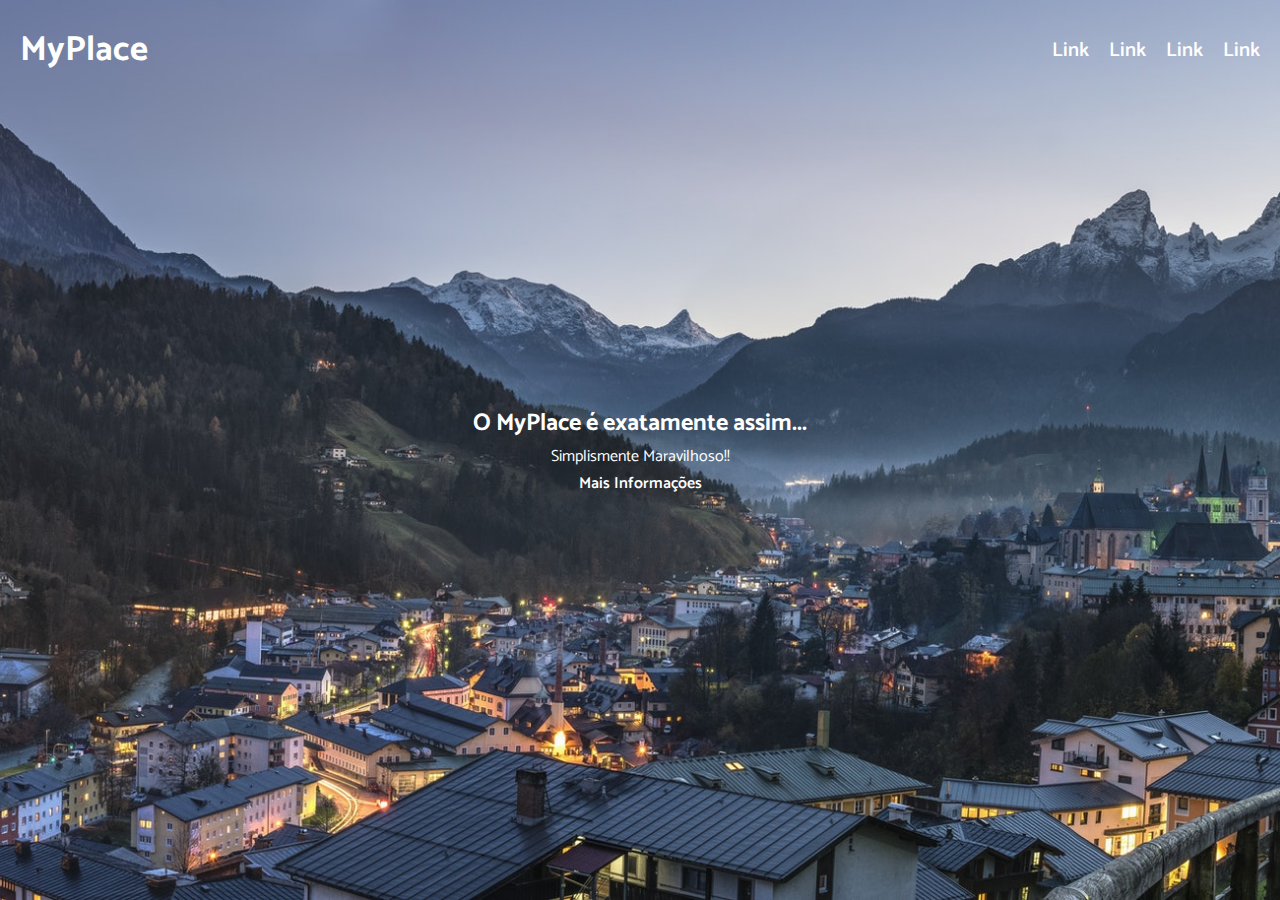
==== Aula02/index.html @ f1ed84a8 "Aula 02 Front" ====
<!DOCTYPE html>
<html lang="pt-BR">
<head>
    <!-- Chamada do Google Fonts -->
    <link rel="preconnect" href="https://fonts.googleapis.com">
    <link rel="preconnect" href="https://fonts.gstatic.com" crossorigin>
    <link href="https://fonts.googleapis.com/css2?family=Catamaran:wght@300;400&family=Inter:wght@300;500&display=swap" rel="stylesheet">

    <meta charset="UTF-8">
    <meta name="viewport" content="width=device-width, initial-scale=1.0">
    <title>MyPlace</title>

    <!-- Link para acessar a CSS -->
    <link rel="stylesheet" href="./css/styles.css">

</head>
<body>
    
    <!-- Header com o Menu de Navegacao -->
    <header class="header-page">
        <h1 class="header-title">MyPlace</h1>
        <nav class="header-menu">
            <ul>
                <li><a href="">Link</a></li>
                <li><a href="">Link</a></li>
                <li><a href="">Link</a></li>
                <li><a href="">Link</a></li>
            </ul>
        </nav>
    </header>
    <!-- Fim Header do Menu -->

    <!-- Inicio Hero -->
    <div class="hero">
       <h2 class="hero-title">O MyPlace é exatamente assim...</h2>
       <p class="hero-text">Simplismente Maravilhoso!!</p>
       <a class="btn" href="">Mais Informações</a>
    </div>
    <!-- Fim hero -->

</body>
</html>
---- Aula02/css/styles.css ----
/*Formatacoes Genericas */

*{
    margin: 0;
    padding: 0;
    box-sizing: border-box;
}

:root{
    --color-light: #fff;
    --color-dark: #333;
    --color-pink: #dc143c;
    --transition: 0.6s;
}

body{
    font-family: 'Catamaran', sans-serif;
}

ul, ol{
    list-style: none;
}

a{
    text-decoration: none;
    color: var(--color-light);
    font-weight: 600;
    transition: var(--transition);
}

a:hover{
    color: var(--color-pink);
}


/* ********** Formatacao do Header ********** */
.header-page{
    width: 100%;
    height: 100px;
    padding: 0px 20px; /* 0 para cima e baixo, 20 para esquerda e direita */
    display: flex;
    align-items: center;
    position: absolute;
    justify-content: space-between;
    top: 0;
    left: 0;
    color: var(--color-light);
}

.header-title{
    font-size: 35px;
}

.header-menu ul{
    display: flex;
    gap: 20px; /* Aplica Espacamento entre os elementos */
}

.header-menu a{
    font-size: 20px;

}
/* ********** Fim Formatacao do Header ********** */


/* ********** Hero ********** */
.hero{
    width: 100%;
    height: 100vh;
    background-image: url(../images/pexels-felix-mittermeier-957002.jpg);
    background-repeat: no-repeat;
    background-size: cover;
    background-position: center;
    display: flex;
    flex-direction: column;
    align-items: center;
    justify-content: center;
    color: #fff;
}

/* ********** Fim Hero ********** */
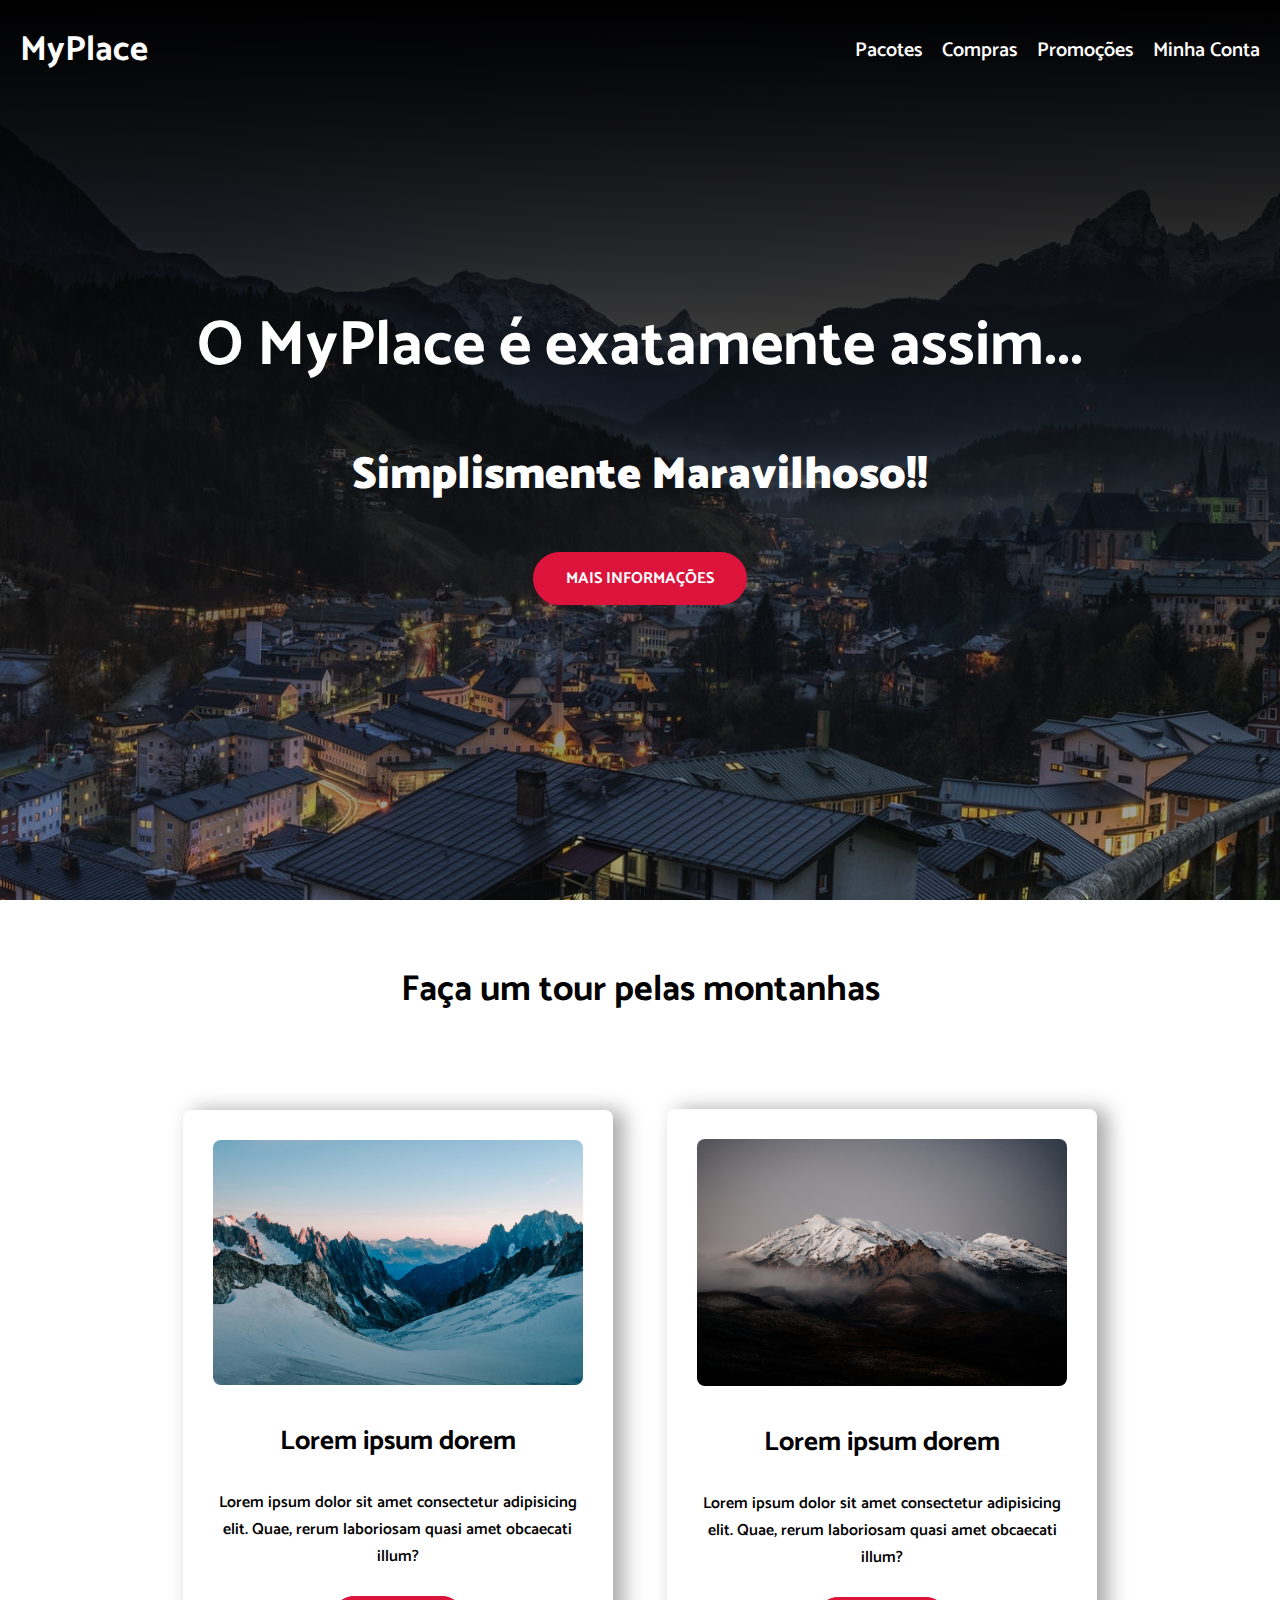
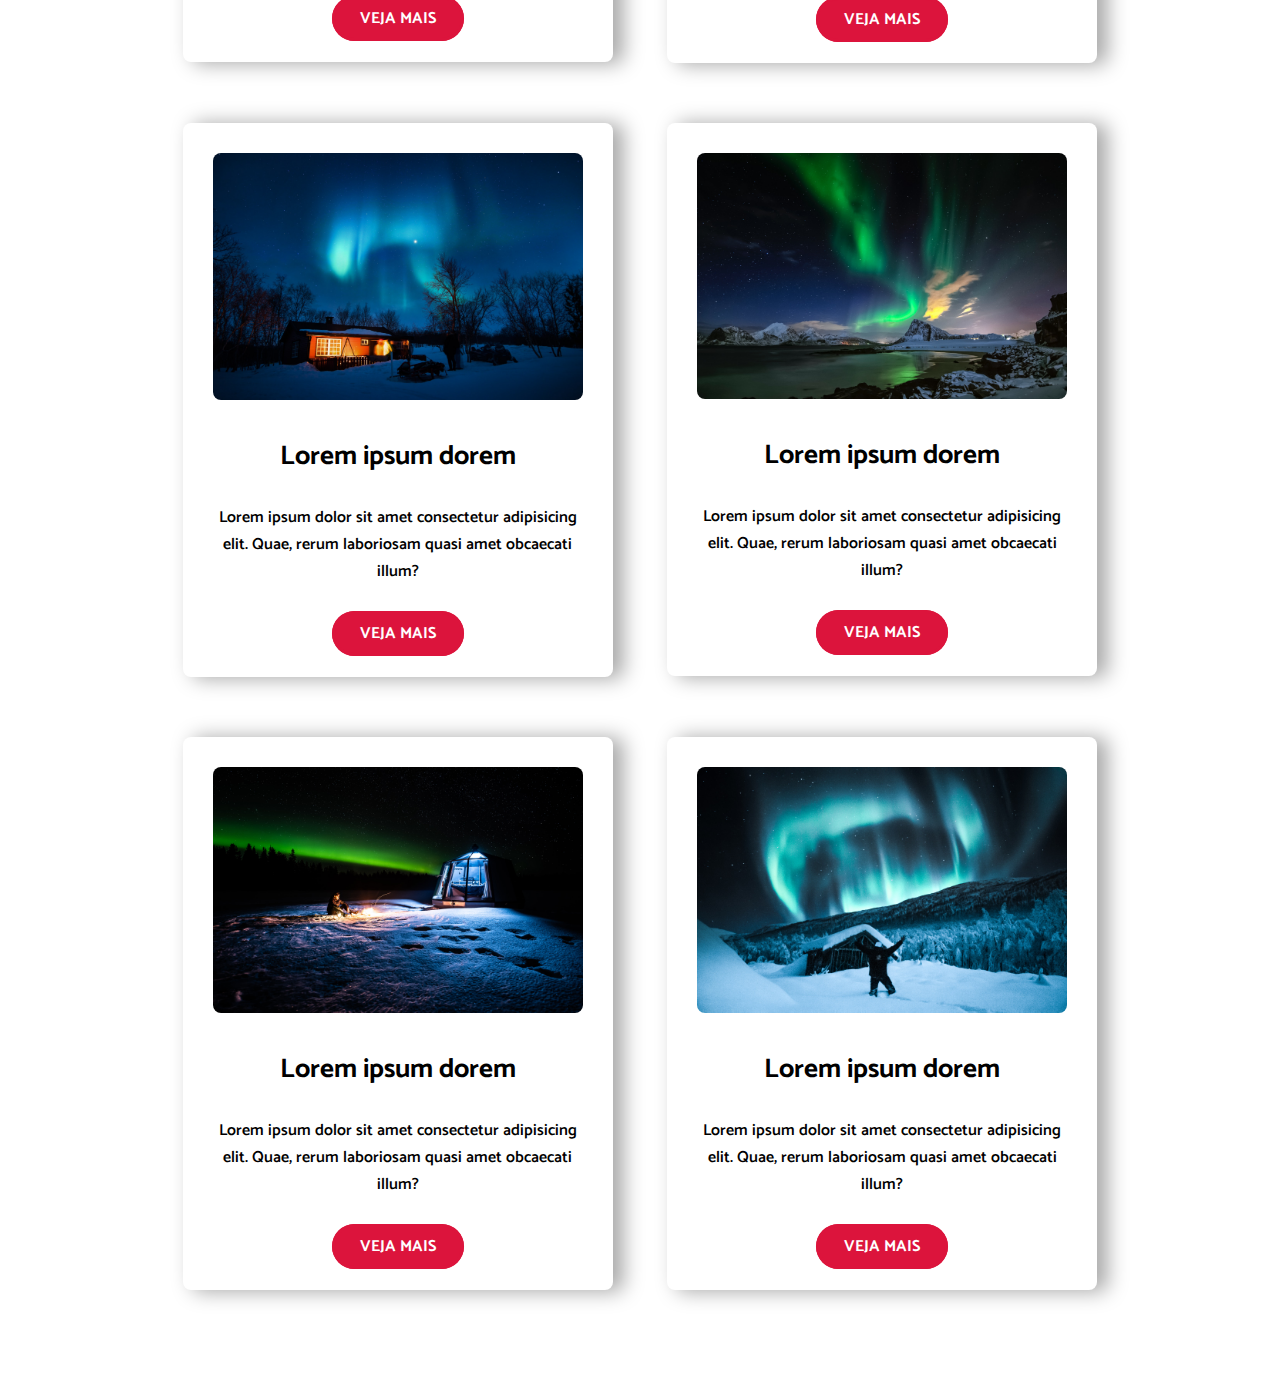
==== commit 9929662a: "Aula Responsividade" ====
--- a/Aula02/index.html
+++ b/Aula02/index.html
@@ -8,6 +8,10 @@
 
     <meta charset="UTF-8">
     <meta name="viewport" content="width=device-width, initial-scale=1.0">
+    
+    <!-- Icone na Barra de Tarefas -->
+    <link rel="shortcut icon" href="./images/IconHotel.png" type="image/x-icon">
+
     <title>MyPlace</title>
 
     <!-- Link para acessar a CSS -->
@@ -21,22 +25,85 @@
         <h1 class="header-title">MyPlace</h1>
         <nav class="header-menu">
             <ul>
-                <li><a href="">Link</a></li>
-                <li><a href="">Link</a></li>
-                <li><a href="">Link</a></li>
-                <li><a href="">Link</a></li>
+                <li><a href="">Pacotes</a></li>
+                <li><a href="">Compras</a></li>
+                <li><a href="">Promoções</a></li>
+                <li><a href="">Minha Conta</a></li>
             </ul>
         </nav>
     </header>
     <!-- Fim Header do Menu -->
 
     <!-- Inicio Hero -->
-    <div class="hero">
+    <section class="hero">
        <h2 class="hero-title">O MyPlace é exatamente assim...</h2>
        <p class="hero-text">Simplismente Maravilhoso!!</p>
        <a class="btn" href="">Mais Informações</a>
-    </div>
+    </section>
     <!-- Fim hero -->
+
+    <!-- Inicio do Tour -->
+    <main class="tour">
+        <h2 class="tour-tile">Faça um tour pelas montanhas</h2>
+        <section class="cards">
+
+            <!-- Inicio Primeiro Card -->
+            <div class="card-item">
+                <img src="./images/pexels-francesco-ungaro-2835436.jpg" alt="Monte Nevado">
+                <h3>Lorem ipsum dorem</h3>
+                <p>Lorem ipsum dolor sit amet consectetur adipisicing elit. Quae, rerum laboriosam quasi amet obcaecati illum?</p>
+                <a class="btn btn-small" href="">Veja mais</a>
+            </div>
+            <!-- Fim do Primeiro Card -->
+
+            <!-- Inicio Segundo Card -->
+            <div class="card-item">
+                <img src="./images/pexels-roberto-shumski-5555192.jpg" alt="Monte Alto">
+                <h3>Lorem ipsum dorem</h3>
+                <p>Lorem ipsum dolor sit amet consectetur adipisicing elit. Quae, rerum laboriosam quasi amet obcaecati illum?</p>
+                <a class="btn btn-small" href="">Veja mais</a>
+            </div>
+            <!-- Fim do Segundo Card -->
+
+            <!-- Inicio Terceiro Card -->
+            <div class="card-item">
+                <img src="./images/pexels-stefan-stefancik-91216.jpg" alt="Aurora 01">
+                <h3>Lorem ipsum dorem</h3>
+                <p>Lorem ipsum dolor sit amet consectetur adipisicing elit. Quae, rerum laboriosam quasi amet obcaecati illum?</p>
+                <a class="btn btn-small" href="">Veja mais</a>
+            </div>
+            <!-- Fim do Terceiro Card -->
+
+            <!-- Inicio Quarto Card -->
+            <div class="card-item">
+                <img src="./images/pexels-stein-egil-liland-5704789.jpg" alt="Aurora 02">
+                <h3>Lorem ipsum dorem</h3>
+                <p>Lorem ipsum dolor sit amet consectetur adipisicing elit. Quae, rerum laboriosam quasi amet obcaecati illum?</p>
+                <a class="btn btn-small" href="">Veja mais</a>
+            </div>
+            <!-- Fim do Quarto Card -->
+
+            <!-- Inicio Quinto Card -->
+            <div class="card-item">
+                <img src="./images/pexels-tuomas-haapala-7223461.jpg" alt="Aurora 03">
+                <h3>Lorem ipsum dorem</h3>
+                <p>Lorem ipsum dolor sit amet consectetur adipisicing elit. Quae, rerum laboriosam quasi amet obcaecati illum?</p>
+                <a class="btn btn-small" href="">Veja mais</a>
+            </div>
+            <!-- Fim do Quinto Card -->
+
+            <!-- Inicio Sexto Card -->
+            <div class="card-item">
+                <img src="./images/pexels-tobias-bj¢rkli-1693085.jpg" alt="Aurora 03">
+                <h3>Lorem ipsum dorem</h3>
+                <p>Lorem ipsum dolor sit amet consectetur adipisicing elit. Quae, rerum laboriosam quasi amet obcaecati illum?</p>
+                <a class="btn btn-small" href="">Veja mais</a>
+            </div>
+            <!-- Fim do Sexto Card -->
+            
+        </section>
+    </main>
+    <!-- Fim do Tour -->
 
 </body>
 </html>--- a/Aula02/css/styles.css
+++ b/Aula02/css/styles.css
@@ -10,6 +10,7 @@
     --color-light: #fff;
     --color-dark: #333;
     --color-pink: #dc143c;
+    --color-red: #ff0000;
     --transition: 0.6s;
 }
 
@@ -67,7 +68,8 @@
 .hero{
     width: 100%;
     height: 100vh;
-    background-image: url(../images/pexels-felix-mittermeier-957002.jpg);
+    background-image: linear-gradient(to bottom, rgba(0,0,0.8), rgba(0,0,0, 0.3)),
+    url(../images/pexels-felix-mittermeier-957002.jpg);
     background-repeat: no-repeat;
     background-size: cover;
     background-position: center;
@@ -78,4 +80,96 @@
     color: #fff;
 }
 
-/* ********** Fim Hero ********** */+.hero-title{
+    font-size: 7vmin;
+    margin-bottom: 40px;
+}
+
+.hero-text{
+    font-size: 5vmin;
+    font-weight: 900;
+    margin-bottom: 40px;
+}
+/* ********** Fim Hero ********** */
+
+.btn{
+    background-color: var(--color-pink);
+    padding: 10px 30px;
+    text-transform: uppercase;
+    font-weight: 700;
+    border: 3px solid var(--color-pink);
+    border-radius: 70px;
+}
+
+.btn-small{
+    padding: 6px 25px;
+}
+
+.btn:hover{
+    background-color: var(--color-red);
+    color: var(--color-light);
+}
+
+/* ********** Inicio Tour ********** */
+.tour{
+    /*border: 1px solid black;*/
+    width: 80%;
+    min-height: 100vh;
+    margin: 60px auto;
+}
+
+.tour-tile{
+    text-align: center;
+    margin: 60px 0;
+    font-size: 4vmin;
+}
+
+.cards{
+    width: 100%;
+    display: flex;
+    flex-direction: row;
+    flex-wrap: wrap;
+    align-items: center;
+    justify-content: space-evenly;
+}
+
+.card-item{
+    width: 42%;
+    text-align: center;
+    padding: 30px;
+    margin: 30px 0;
+    box-shadow: 10px 1px 20px 1px #aaa;
+    border-radius: 8px;
+    transition: var(--transition);
+}
+
+.card-item:hover{
+    transform: scale(1.10);
+}
+
+.card-item img{
+    width: 100%;
+    border-radius: 8px;
+}
+
+.card-item h3{
+    margin: 25px 0;
+    font-size: 3vmin;
+}
+
+.card-item p{
+    margin-bottom: 35px;
+    font-weight: 600;
+}
+/* *********** Fim Tour *********** */
+
+/*Pensando no Responsivo
+Essa regra funcionara para telas menores que 951px
+*/
+
+@media(max-width: 950px){
+    .card-item{
+        width: 85%;
+    }
+
+}